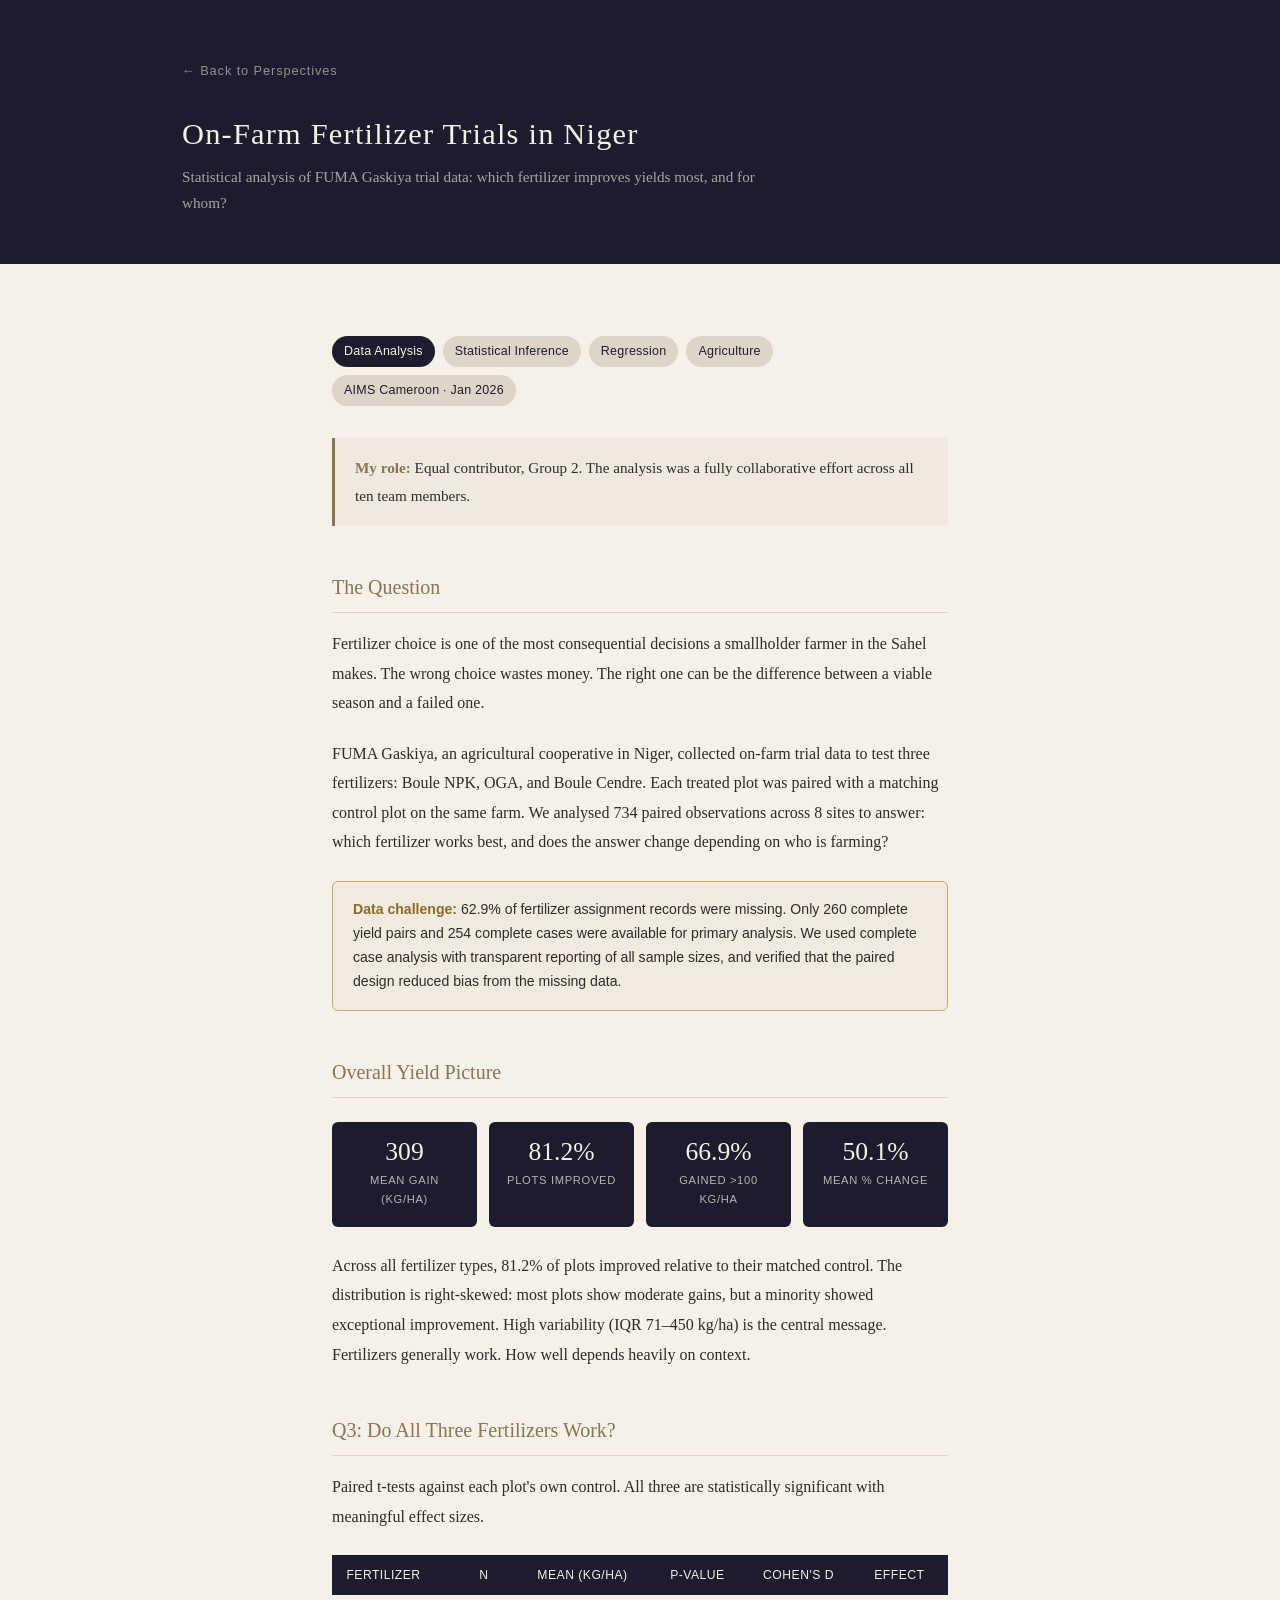
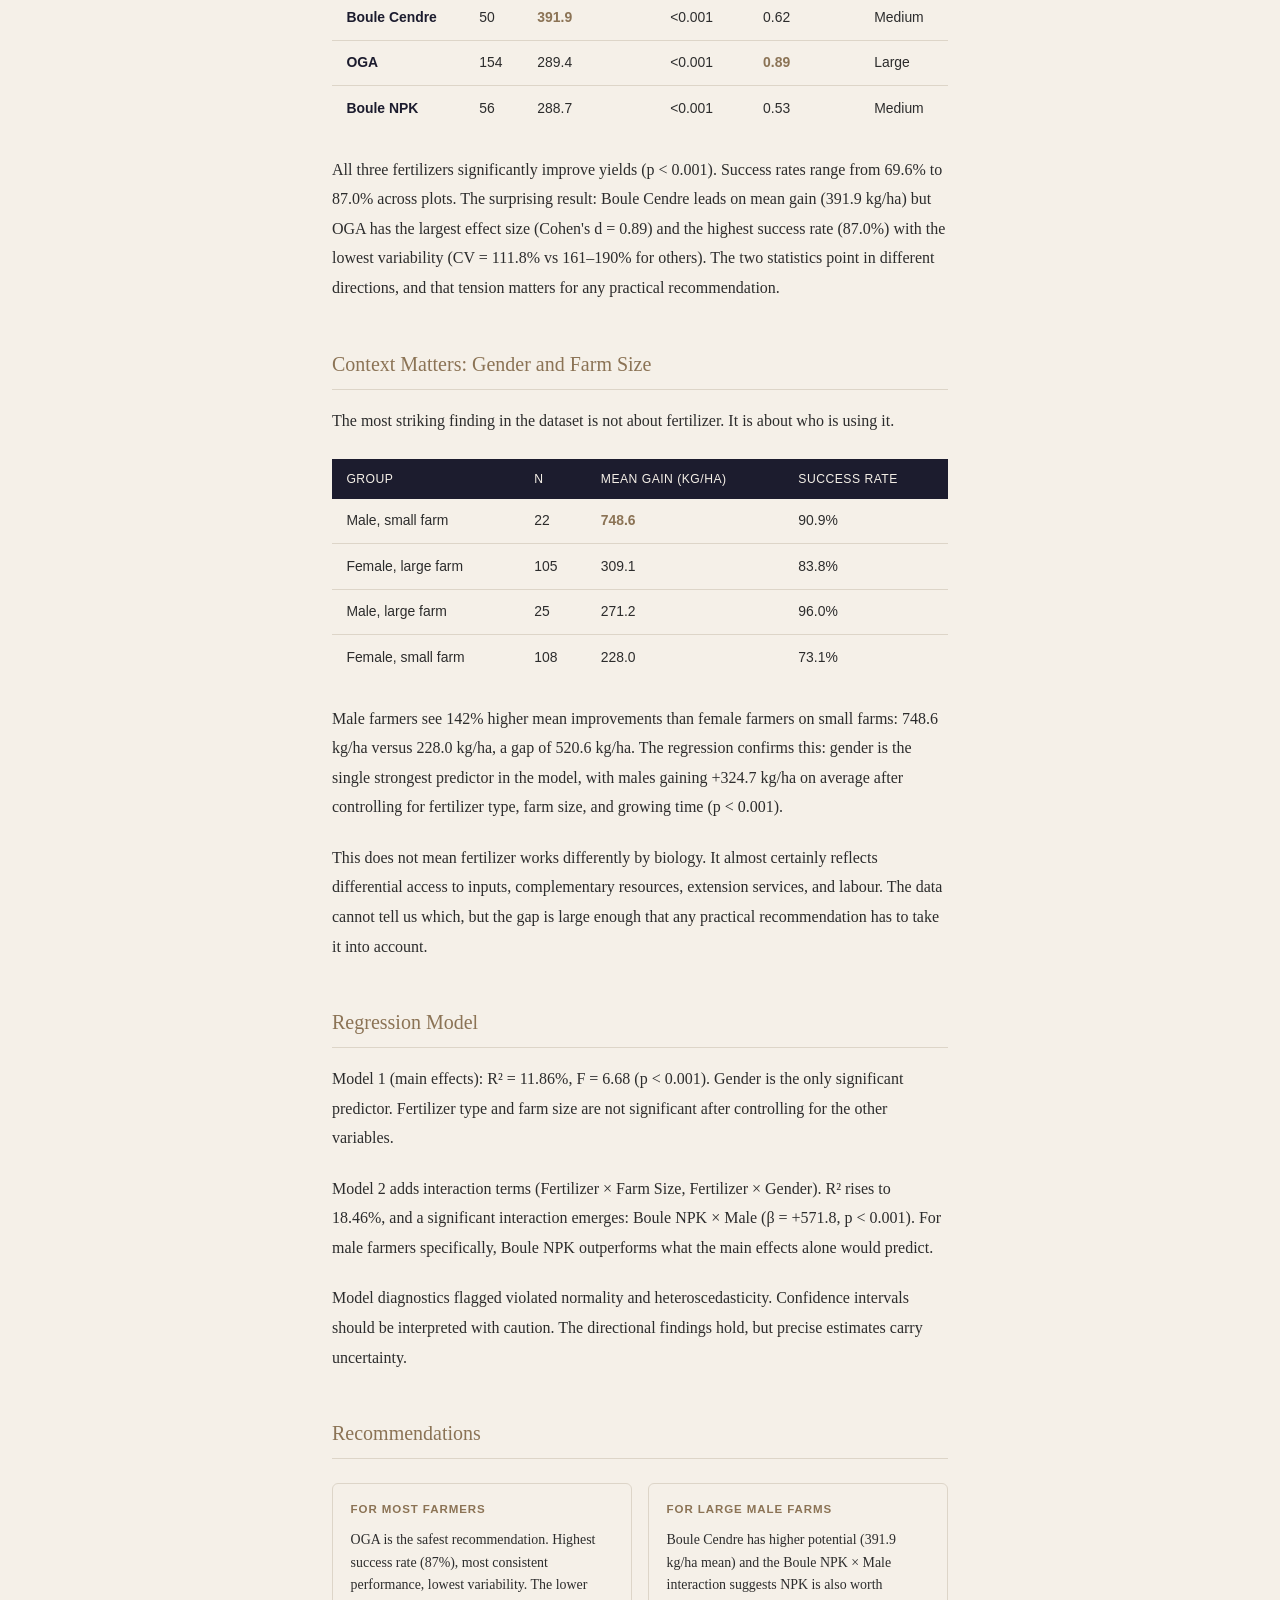
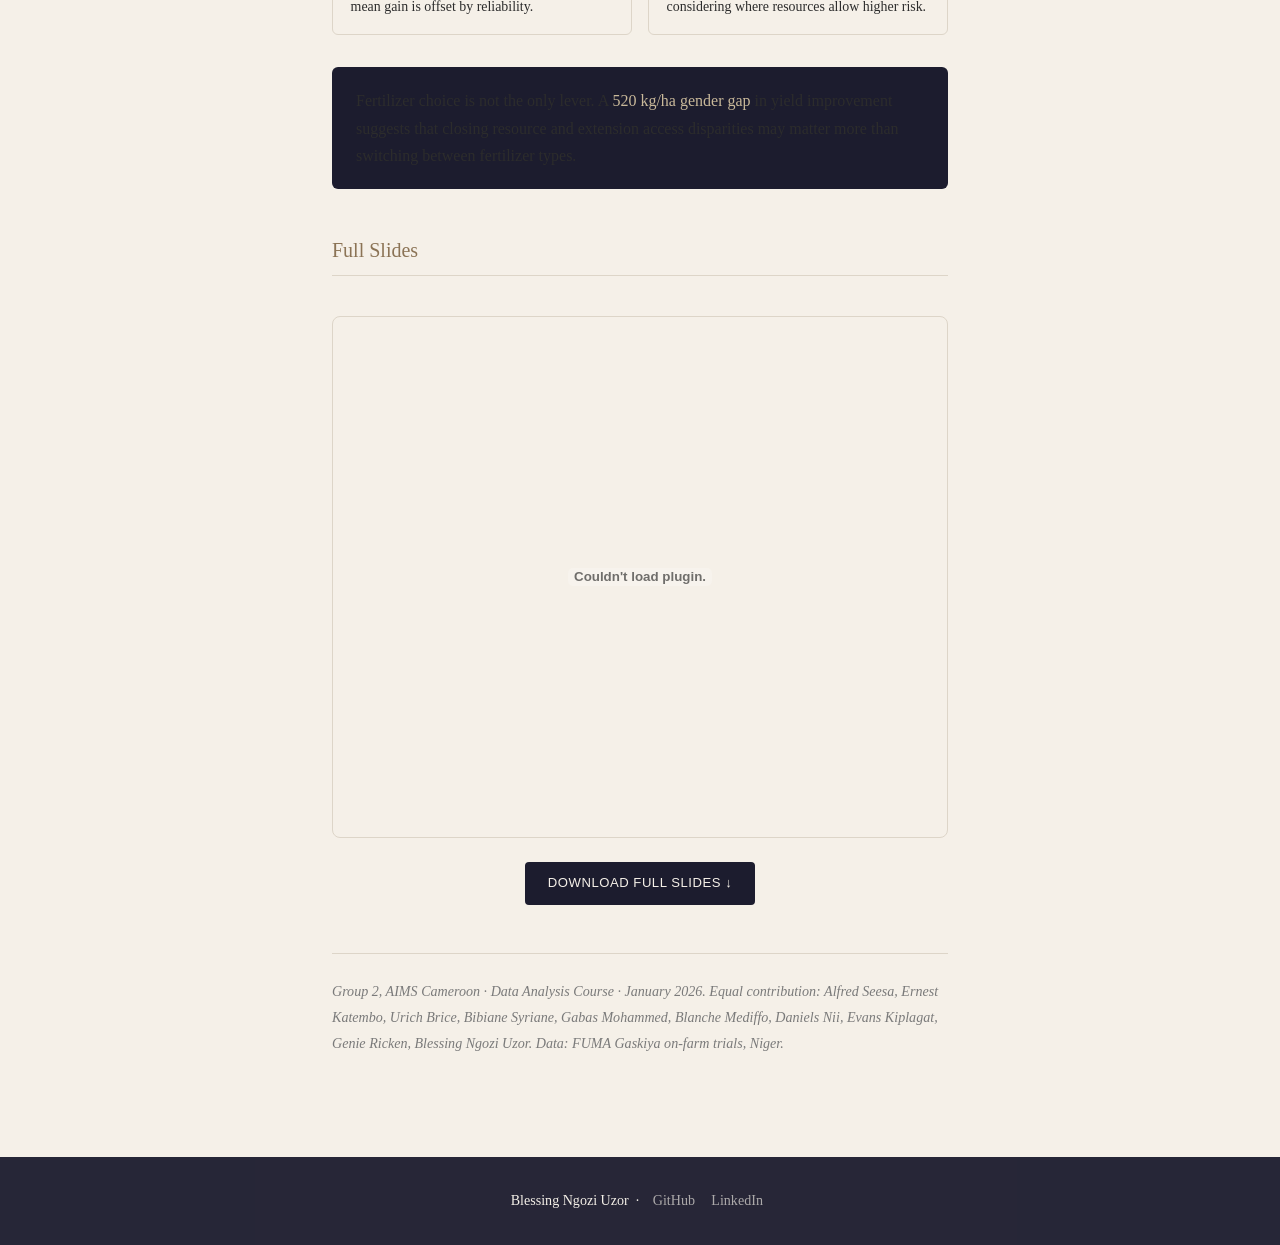
==== projects/fertilizer-trials.html @ a1d6b849 "Add on-farm fertilizer trials data analysis project page - New project page: FUMA Gaskiya Niger fert" ====
<!DOCTYPE html>
<html lang="en">
<head>
    <meta charset="UTF-8">
    <meta name="viewport" content="width=device-width, initial-scale=1.0">
    <title>On-Farm Fertilizer Trials in Niger — Blessing Ngozi Uzor</title>
    <link rel="stylesheet" href="../style.css">
    <style>
        .project-meta {
            display: flex;
            flex-wrap: wrap;
            gap: 0.5rem;
            margin: 1.5rem 0;
        }

        .meta-chip {
            background: var(--border);
            color: var(--dark);
            font-size: 0.78rem;
            font-family: Arial, sans-serif;
            padding: 0.3rem 0.75rem;
            border-radius: 20px;
            letter-spacing: 0.02em;
        }

        .meta-chip.accent {
            background: var(--dark);
            color: var(--cream);
        }

        .role-box {
            border-left: 3px solid var(--accent);
            padding: 1rem 1.25rem;
            margin: 2rem 0;
            background: rgba(139, 115, 85, 0.06);
        }

        .role-box p { margin: 0; font-size: 0.95rem; color: var(--text); }
        .role-box strong { color: var(--accent); font-family: Georgia, serif; }

        .results-table {
            width: 100%;
            border-collapse: collapse;
            font-family: Arial, sans-serif;
            font-size: 0.87rem;
            margin: 1.5rem 0;
        }

        .results-table th {
            background: var(--dark);
            color: var(--cream);
            padding: 0.6rem 0.9rem;
            text-align: left;
            font-weight: normal;
            font-size: 0.76rem;
            letter-spacing: 0.04em;
            text-transform: uppercase;
        }

        .results-table td {
            padding: 0.65rem 0.9rem;
            border-bottom: 1px solid var(--border);
            color: var(--text);
        }

        .results-table tr:last-child td { border-bottom: none; }
        .results-table .hl { color: var(--accent); font-weight: bold; }

        .stats-row {
            display: grid;
            grid-template-columns: repeat(4, 1fr);
            gap: 0.75rem;
            margin: 1.5rem 0;
        }

        .stat-box {
            background: var(--dark);
            color: var(--cream);
            border-radius: 6px;
            padding: 1.1rem;
            text-align: center;
        }

        .stat-box .stat-number {
            font-size: 1.6rem;
            font-family: Georgia, serif;
            display: block;
            line-height: 1;
        }

        .stat-box .stat-label {
            font-size: 0.7rem;
            font-family: Arial, sans-serif;
            letter-spacing: 0.06em;
            text-transform: uppercase;
            opacity: 0.72;
            margin-top: 0.4rem;
            display: block;
        }

        .warning-box {
            border: 1px solid #c8a96e;
            background: rgba(200, 169, 110, 0.08);
            border-radius: 6px;
            padding: 1rem 1.25rem;
            margin: 1.5rem 0;
            font-family: Arial, sans-serif;
            font-size: 0.88rem;
            color: var(--text);
        }

        .warning-box strong { color: #8a6a2a; }

        .finding-box {
            background: var(--dark);
            color: var(--cream);
            border-radius: 6px;
            padding: 1.25rem 1.5rem;
            margin: 2rem 0;
        }

        .finding-box p { margin: 0; font-family: Georgia, serif; font-size: 1rem; line-height: 1.7; }
        .finding-box span { color: #c9b99a; }

        .two-col {
            display: grid;
            grid-template-columns: 1fr 1fr;
            gap: 1rem;
            margin: 1.5rem 0;
        }

        .rec-card {
            border: 1px solid var(--border);
            border-radius: 6px;
            padding: 1rem 1.1rem;
        }

        .rec-card h4 {
            font-family: Arial, sans-serif;
            font-size: 0.72rem;
            letter-spacing: 0.08em;
            text-transform: uppercase;
            color: var(--accent);
            margin: 0 0 0.6rem 0;
        }

        .rec-card p { font-size: 0.87rem; margin: 0; color: var(--text); line-height: 1.6; }

        .slides-embed {
            margin: 2.5rem 0;
            border: 1px solid var(--border);
            border-radius: 8px;
            overflow: hidden;
        }

        .slides-embed embed { width: 100%; height: 520px; display: block; }

        .btn-download {
            display: inline-block;
            padding: 0.65rem 1.4rem;
            background: var(--dark);
            color: var(--cream);
            font-family: Arial, sans-serif;
            font-size: 0.82rem;
            letter-spacing: 0.04em;
            text-transform: uppercase;
            text-decoration: none;
            border-radius: 4px;
        }

        .btn-download:hover { opacity: 0.85; }

        @media (max-width: 600px) {
            .stats-row { grid-template-columns: repeat(2, 1fr); }
            .two-col { grid-template-columns: 1fr; }
        }
    </style>
</head>
<body>

    <header class="post-header">
        <div class="container">
            <a href="../index.html" class="back-link">&larr; Back to Perspectives</a>
            <h1>On-Farm Fertilizer Trials in Niger</h1>
            <p class="subtitle">Statistical analysis of FUMA Gaskiya trial data: which fertilizer improves yields most, and for whom?</p>
        </div>
    </header>

    <article class="post-body">

        <div class="project-meta">
            <span class="meta-chip accent">Data Analysis</span>
            <span class="meta-chip">Statistical Inference</span>
            <span class="meta-chip">Regression</span>
            <span class="meta-chip">Agriculture</span>
            <span class="meta-chip">AIMS Cameroon &middot; Jan 2026</span>
        </div>

        <div class="role-box">
            <p><strong>My role:</strong> Equal contributor, Group 2. The analysis was a fully collaborative effort across all ten team members.</p>
        </div>

        <h2>The Question</h2>

        <p>Fertilizer choice is one of the most consequential decisions a smallholder farmer in the Sahel makes. The wrong choice wastes money. The right one can be the difference between a viable season and a failed one.</p>

        <p>FUMA Gaskiya, an agricultural cooperative in Niger, collected on-farm trial data to test three fertilizers: Boule NPK, OGA, and Boule Cendre. Each treated plot was paired with a matching control plot on the same farm. We analysed 734 paired observations across 8 sites to answer: which fertilizer works best, and does the answer change depending on who is farming?</p>

        <div class="warning-box">
            <strong>Data challenge:</strong> 62.9% of fertilizer assignment records were missing. Only 260 complete yield pairs and 254 complete cases were available for primary analysis. We used complete case analysis with transparent reporting of all sample sizes, and verified that the paired design reduced bias from the missing data.
        </div>

        <h2>Overall Yield Picture</h2>

        <div class="stats-row">
            <div class="stat-box">
                <span class="stat-number">309</span>
                <span class="stat-label">Mean gain (kg/ha)</span>
            </div>
            <div class="stat-box">
                <span class="stat-number">81.2%</span>
                <span class="stat-label">Plots improved</span>
            </div>
            <div class="stat-box">
                <span class="stat-number">66.9%</span>
                <span class="stat-label">Gained &gt;100 kg/ha</span>
            </div>
            <div class="stat-box">
                <span class="stat-number">50.1%</span>
                <span class="stat-label">Mean % change</span>
            </div>
        </div>

        <p>Across all fertilizer types, 81.2% of plots improved relative to their matched control. The distribution is right-skewed: most plots show moderate gains, but a minority showed exceptional improvement. High variability (IQR 71–450 kg/ha) is the central message. Fertilizers generally work. How well depends heavily on context.</p>

        <h2>Q3: Do All Three Fertilizers Work?</h2>

        <p>Paired t-tests against each plot's own control. All three are statistically significant with meaningful effect sizes.</p>

        <table class="results-table">
            <thead>
                <tr>
                    <th>Fertilizer</th>
                    <th>n</th>
                    <th>Mean (kg/ha)</th>
                    <th>p-value</th>
                    <th>Cohen's d</th>
                    <th>Effect</th>
                </tr>
            </thead>
            <tbody>
                <tr>
                    <td><strong>Boule Cendre</strong></td>
                    <td>50</td>
                    <td class="hl">391.9</td>
                    <td>&lt;0.001</td>
                    <td>0.62</td>
                    <td>Medium</td>
                </tr>
                <tr>
                    <td><strong>OGA</strong></td>
                    <td>154</td>
                    <td>289.4</td>
                    <td>&lt;0.001</td>
                    <td class="hl">0.89</td>
                    <td>Large</td>
                </tr>
                <tr>
                    <td><strong>Boule NPK</strong></td>
                    <td>56</td>
                    <td>288.7</td>
                    <td>&lt;0.001</td>
                    <td>0.53</td>
                    <td>Medium</td>
                </tr>
            </tbody>
        </table>

        <p>All three fertilizers significantly improve yields (p &lt; 0.001). Success rates range from 69.6% to 87.0% across plots. The surprising result: Boule Cendre leads on mean gain (391.9 kg/ha) but OGA has the largest effect size (Cohen's d = 0.89) and the highest success rate (87.0%) with the lowest variability (CV = 111.8% vs 161–190% for others). The two statistics point in different directions, and that tension matters for any practical recommendation.</p>

        <h2>Context Matters: Gender and Farm Size</h2>

        <p>The most striking finding in the dataset is not about fertilizer. It is about who is using it.</p>

        <table class="results-table">
            <thead>
                <tr>
                    <th>Group</th>
                    <th>n</th>
                    <th>Mean gain (kg/ha)</th>
                    <th>Success rate</th>
                </tr>
            </thead>
            <tbody>
                <tr>
                    <td>Male, small farm</td>
                    <td>22</td>
                    <td class="hl">748.6</td>
                    <td>90.9%</td>
                </tr>
                <tr>
                    <td>Female, large farm</td>
                    <td>105</td>
                    <td>309.1</td>
                    <td>83.8%</td>
                </tr>
                <tr>
                    <td>Male, large farm</td>
                    <td>25</td>
                    <td>271.2</td>
                    <td>96.0%</td>
                </tr>
                <tr>
                    <td>Female, small farm</td>
                    <td>108</td>
                    <td>228.0</td>
                    <td>73.1%</td>
                </tr>
            </tbody>
        </table>

        <p>Male farmers see 142% higher mean improvements than female farmers on small farms: 748.6 kg/ha versus 228.0 kg/ha, a gap of 520.6 kg/ha. The regression confirms this: gender is the single strongest predictor in the model, with males gaining +324.7 kg/ha on average after controlling for fertilizer type, farm size, and growing time (p &lt; 0.001).</p>

        <p>This does not mean fertilizer works differently by biology. It almost certainly reflects differential access to inputs, complementary resources, extension services, and labour. The data cannot tell us which, but the gap is large enough that any practical recommendation has to take it into account.</p>

        <h2>Regression Model</h2>

        <p>Model 1 (main effects): R² = 11.86%, F = 6.68 (p &lt; 0.001). Gender is the only significant predictor. Fertilizer type and farm size are not significant after controlling for the other variables.</p>

        <p>Model 2 adds interaction terms (Fertilizer &times; Farm Size, Fertilizer &times; Gender). R² rises to 18.46%, and a significant interaction emerges: Boule NPK &times; Male (&beta; = +571.8, p &lt; 0.001). For male farmers specifically, Boule NPK outperforms what the main effects alone would predict.</p>

        <p>Model diagnostics flagged violated normality and heteroscedasticity. Confidence intervals should be interpreted with caution. The directional findings hold, but precise estimates carry uncertainty.</p>

        <h2>Recommendations</h2>

        <div class="two-col">
            <div class="rec-card">
                <h4>For most farmers</h4>
                <p>OGA is the safest recommendation. Highest success rate (87%), most consistent performance, lowest variability. The lower mean gain is offset by reliability.</p>
            </div>
            <div class="rec-card">
                <h4>For large male farms</h4>
                <p>Boule Cendre has higher potential (391.9 kg/ha mean) and the Boule NPK &times; Male interaction suggests NPK is also worth considering where resources allow higher risk.</p>
            </div>
        </div>

        <div class="finding-box">
            <p>Fertilizer choice is not the only lever. A <span>520 kg/ha gender gap</span> in yield improvement suggests that closing resource and extension access disparities may matter more than switching between fertilizer types.</p>
        </div>

        <h2>Full Slides</h2>

        <div class="slides-embed">
            <embed src="fertilizer-trials/fertilizer-trials-slides.pdf" type="application/pdf">
        </div>

        <div style="text-align: center; margin-top: -1rem; margin-bottom: 2rem;">
            <a href="fertilizer-trials/fertilizer-trials-slides.pdf" class="btn-download" target="_blank" rel="noopener">Download Full Slides &darr;</a>
        </div>

        <p class="post-note">Group 2, AIMS Cameroon &middot; Data Analysis Course &middot; January 2026. Equal contribution: Alfred Seesa, Ernest Katembo, Urich Brice, Bibiane Syriane, Gabas Mohammed, Blanche Mediffo, Daniels Nii, Evans Kiplagat, Genie Ricken, Blessing Ngozi Uzor. Data: FUMA Gaskiya on-farm trials, Niger.</p>

    </article>

    <footer>
        <div class="container">
            <p>
                Blessing Ngozi Uzor &nbsp;&middot;&nbsp;
                <a href="https://github.com/Ngozi-uzor" target="_blank" rel="noopener">GitHub</a>
                <a href="https://linkedin.com/in/uzor-blessing-ngozi-2a97b01a7" target="_blank" rel="noopener">LinkedIn</a>
            </p>
        </div>
    </footer>

</body>
</html>
---- style.css ----
:root {
    --cream: #F5F0E8;
    --cream-card: #FEFCF8;
    --dark: #1C1C2E;
    --accent: #8B7355;
    --text: #2C2C2C;
    --text-muted: #7A7A7A;
    --border: #DDD5C8;
}

* {
    margin: 0;
    padding: 0;
    box-sizing: border-box;
}

body {
    background-color: var(--cream);
    color: var(--text);
    font-family: 'Georgia', serif;
    line-height: 1.7;
}

/* ── Layout ── */
.container {
    max-width: 980px;
    margin: 0 auto;
    padding: 0 2rem;
}

/* ── Header ── */
header {
    background-color: var(--dark);
    color: var(--cream);
    padding: 4rem 0 3rem;
}

header h1 {
    font-size: 2.4rem;
    font-weight: normal;
    letter-spacing: 0.04em;
    margin-bottom: 0.5rem;
}

header .tagline {
    font-size: 1rem;
    opacity: 0.75;
    margin-bottom: 0.6rem;
}

header .bio {
    font-size: 0.9rem;
    opacity: 0.6;
    max-width: 540px;
    line-height: 1.6;
    margin-bottom: 1.2rem;
}

header .welcome {
    font-size: 1rem;
    opacity: 0.82;
    max-width: 580px;
    line-height: 1.8;
}

header .welcome a {
    color: var(--cream);
    opacity: 0.9;
    text-decoration: underline;
    text-underline-offset: 3px;
}

/* ── Main ── */
main {
    padding: 3.5rem 2rem 5rem;
    max-width: 980px;
    margin: 0 auto;
}

section {
    margin-bottom: 4rem;
}

/* ── Section titles ── */
.section-title {
    font-family: Arial, sans-serif;
    font-size: 0.75rem;
    font-weight: 700;
    letter-spacing: 0.18em;
    text-transform: uppercase;
    color: var(--accent);
    margin-bottom: 1.5rem;
    padding-bottom: 0.6rem;
    border-bottom: 1px solid var(--border);
}

/* ── Grid ── */
.grid {
    display: grid;
    grid-template-columns: repeat(3, 1fr);
    grid-auto-rows: 1fr;
    gap: 1.1rem;
    align-items: stretch;
}

.grid-papers {
    grid-template-columns: repeat(2, 1fr);
    grid-auto-rows: auto;
}

/* ── Cards ── */
.card {
    background-color: var(--cream-card);
    border: 1px solid var(--border);
    padding: 1.6rem;
    text-decoration: none;
    color: inherit;
    display: flex;
    flex-direction: column;
    gap: 0.5rem;
    transition: border-color 0.2s ease, box-shadow 0.2s ease;
}

a.card:hover {
    border-color: var(--dark);
    box-shadow: 0 2px 14px rgba(28, 28, 46, 0.09);
}

.card-number {
    font-family: Arial, sans-serif;
    font-size: 0.7rem;
    letter-spacing: 0.12em;
    color: var(--text-muted);
}

.read-time {
    letter-spacing: 0.04em;
    color: var(--accent);
    font-style: italic;
}

.card h3 {
    font-size: 1rem;
    font-weight: normal;
    line-height: 1.4;
    color: var(--dark);
}

.card p {
    font-size: 0.88rem;
    color: var(--text-muted);
    line-height: 1.55;
    flex: 1;
}

.tag {
    display: inline-block;
    font-family: Arial, sans-serif;
    font-size: 0.68rem;
    letter-spacing: 0.08em;
    text-transform: uppercase;
    color: var(--accent);
    border: 1px solid var(--border);
    padding: 0.2rem 0.45rem;
    width: fit-content;
}

.card.coming-soon {
    opacity: 0.55;
    cursor: default;
}

.soon-label {
    font-family: Arial, sans-serif;
    font-size: 0.68rem;
    letter-spacing: 0.1em;
    text-transform: uppercase;
    color: var(--text-muted);
    margin-top: 0.25rem;
}

/* ── Footer ── */
footer {
    background-color: var(--dark);
    color: var(--cream);
    text-align: center;
    padding: 2rem 0;
    font-size: 0.88rem;
    opacity: 0.95;
}

footer a {
    color: var(--cream);
    opacity: 0.65;
    text-decoration: none;
    margin: 0 0.4rem;
}

footer a:hover {
    opacity: 1;
}

/* ── Blog Post ── */
.post-header {
    background-color: var(--dark);
    color: var(--cream);
    padding: 3.5rem 0 3rem;
}

.back-link {
    display: inline-block;
    font-family: Arial, sans-serif;
    font-size: 0.8rem;
    letter-spacing: 0.07em;
    color: var(--cream);
    opacity: 0.55;
    text-decoration: none;
    margin-bottom: 2rem;
}

.back-link:hover {
    opacity: 1;
}

.post-header h1 {
    font-size: 1.9rem;
    font-weight: normal;
    line-height: 1.35;
    max-width: 620px;
    margin-bottom: 0.6rem;
}

.post-header .subtitle {
    font-size: 0.95rem;
    opacity: 0.65;
    max-width: 580px;
}

.post-body {
    max-width: 680px;
    margin: 0 auto;
    padding: 3rem 2rem 5rem;
}

.post-body h2 {
    font-family: 'Georgia', serif;
    font-size: 1.25rem;
    font-weight: normal;
    letter-spacing: 0;
    text-transform: none;
    color: var(--accent);
    margin: 2.75rem 0 1rem;
    padding-bottom: 0.5rem;
    border-bottom: 1px solid var(--border);
}

.post-body p {
    font-size: 1rem;
    line-height: 1.85;
    margin-bottom: 1.3rem;
    color: var(--text);
}

.post-body em {
    font-style: italic;
}

.post-body strong {
    color: var(--dark);
    font-weight: bold;
}

.post-body .post-note {
    font-size: 0.88rem;
    color: var(--text-muted);
    border-top: 1px solid var(--border);
    padding-top: 1.5rem;
    margin-top: 3rem;
    font-style: italic;
}

/* ── Responsive ── */
@media (max-width: 768px) {
    .grid {
        grid-template-columns: repeat(2, 1fr);
    }

    .grid-papers {
        grid-template-columns: 1fr;
    }

    header h1 {
        font-size: 1.9rem;
    }
}

@media (max-width: 520px) {
    .grid {
        grid-template-columns: 1fr;
    }

    header h1 {
        font-size: 1.65rem;
    }

    .post-header h1 {
        font-size: 1.5rem;
    }
}
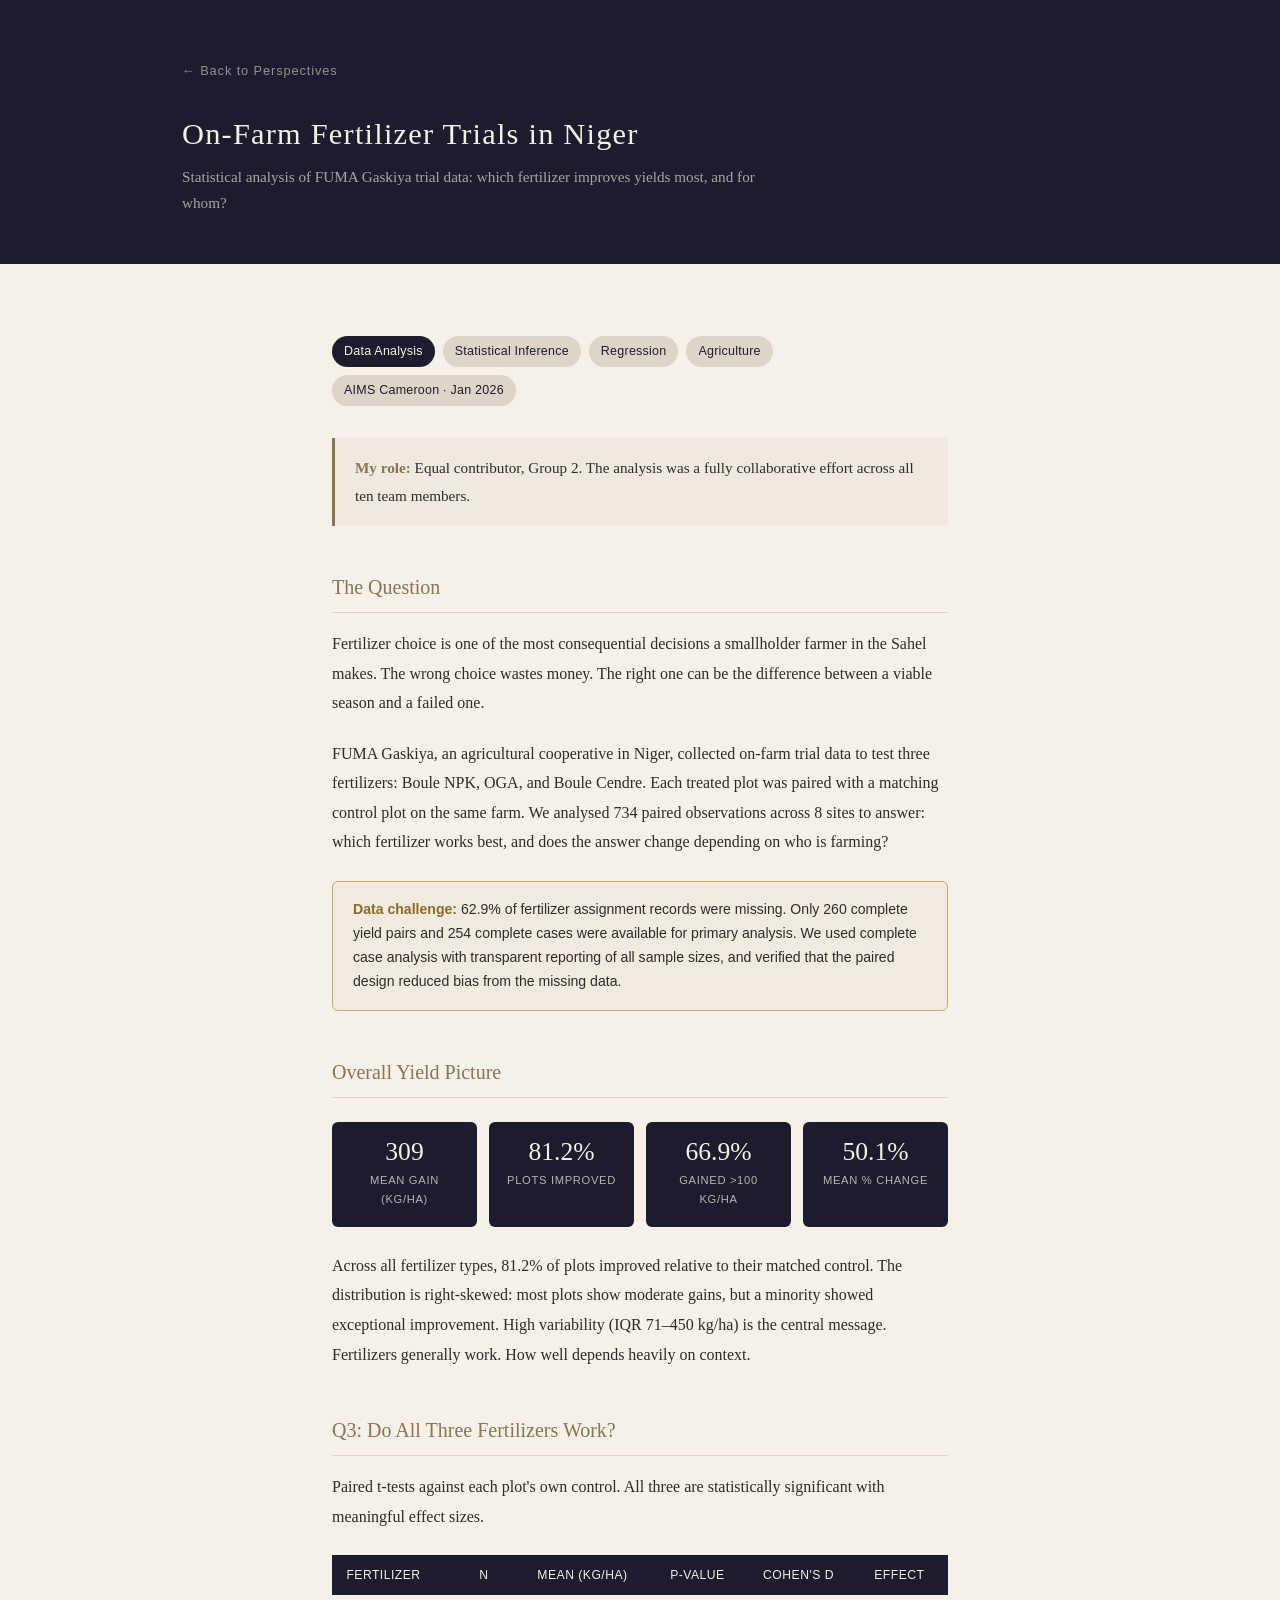
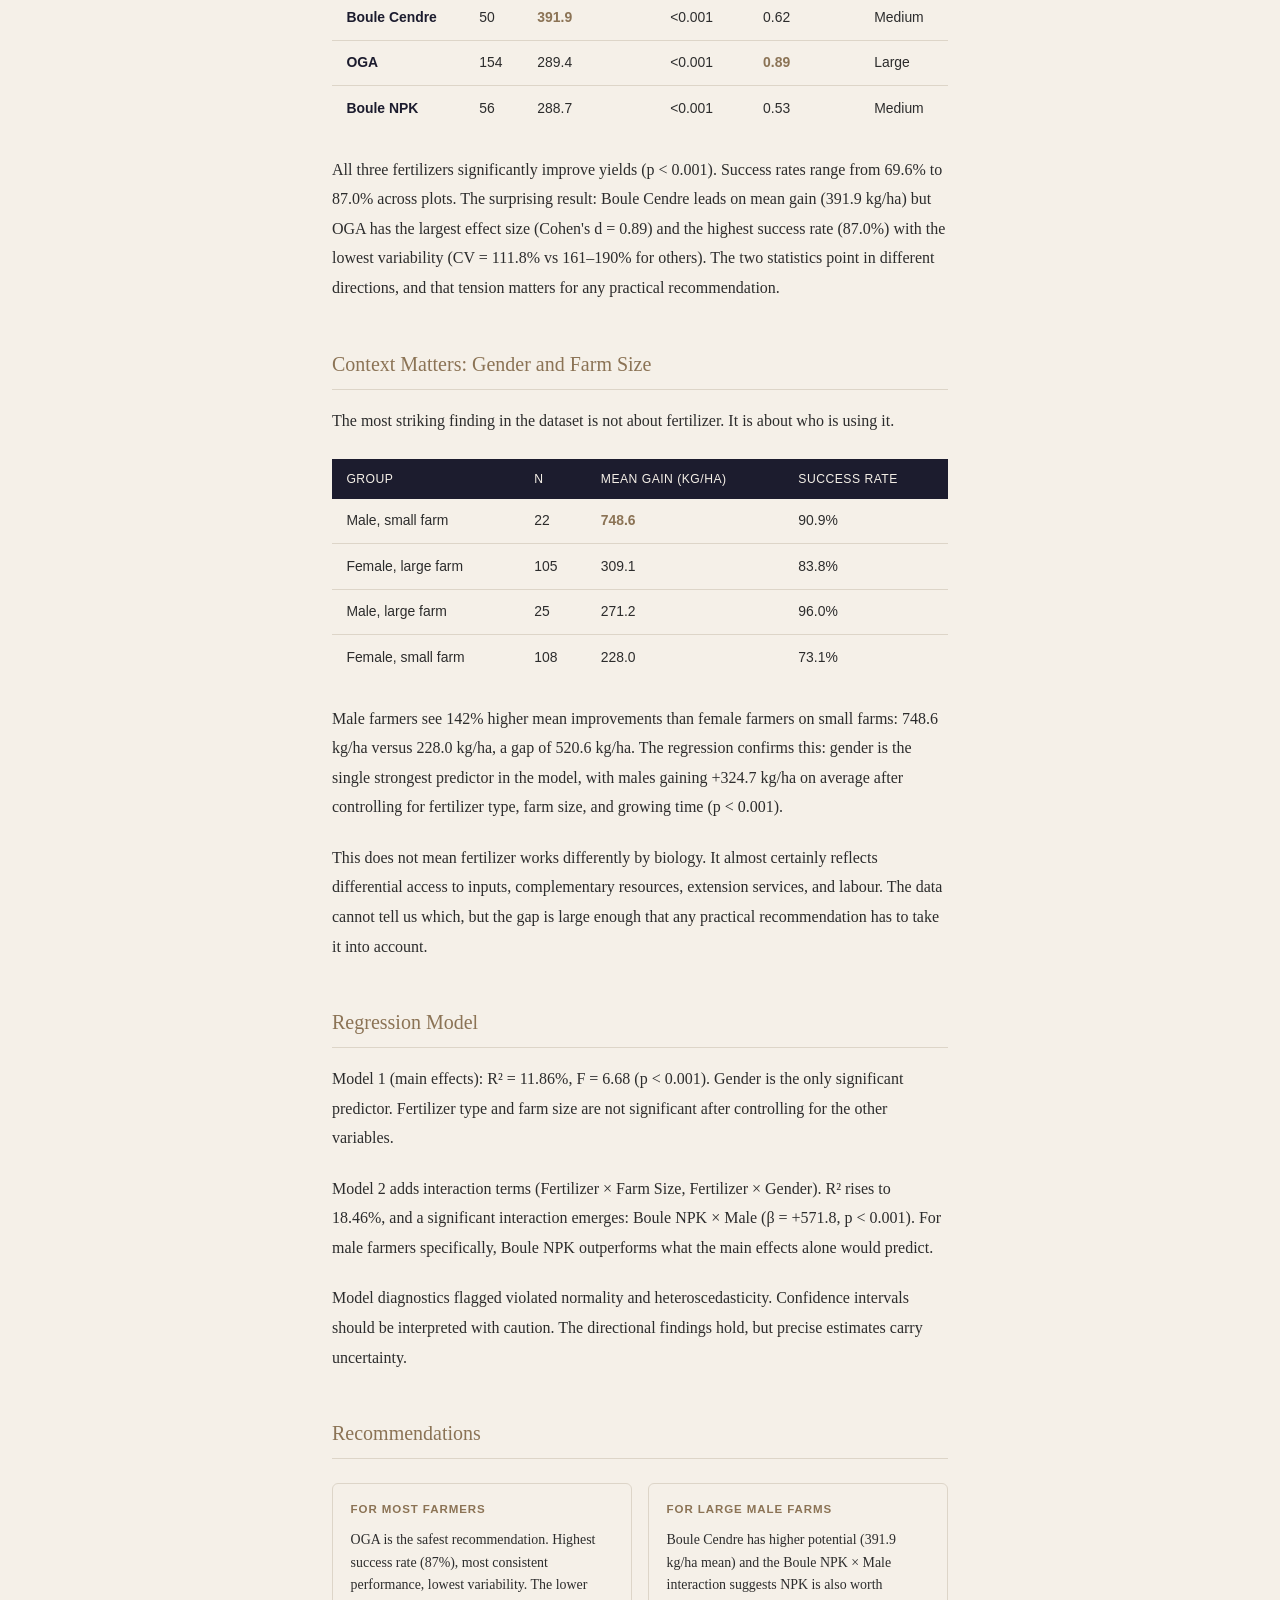
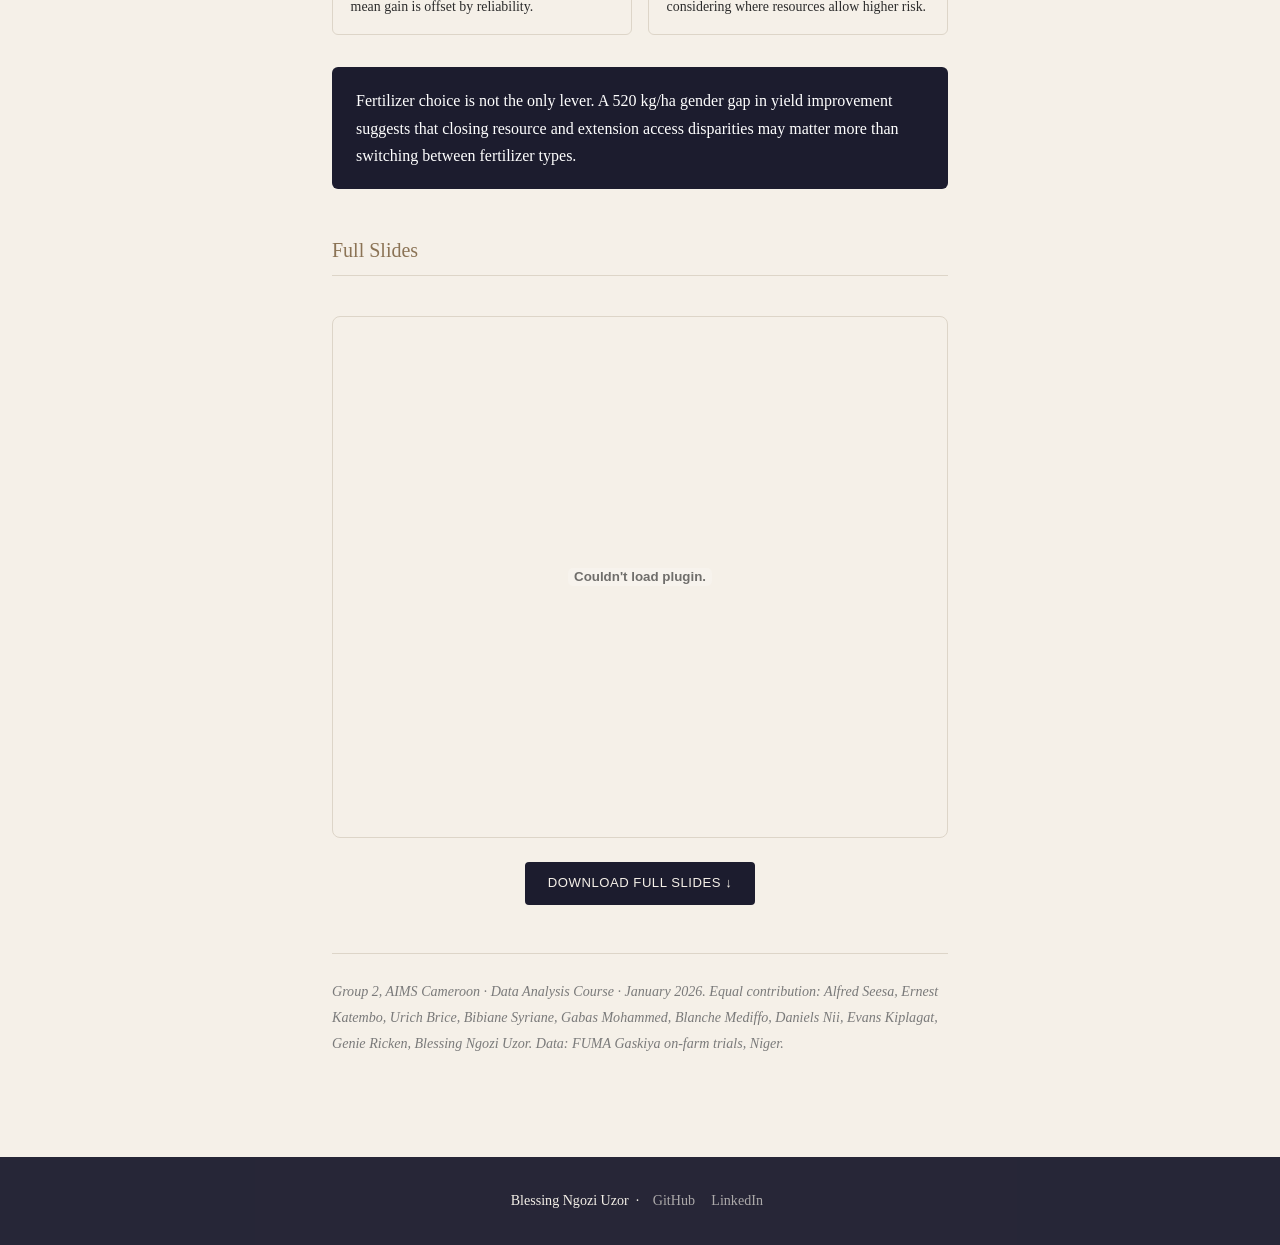
==== commit b8579800: "Fix finding box text color to white" ====
--- a/projects/fertilizer-trials.html
+++ b/projects/fertilizer-trials.html
@@ -119,8 +119,8 @@
             margin: 2rem 0;
         }
 
-        .finding-box p { margin: 0; font-family: Georgia, serif; font-size: 1rem; line-height: 1.7; }
-        .finding-box span { color: #c9b99a; }
+        .finding-box p { margin: 0; font-family: Georgia, serif; font-size: 1rem; line-height: 1.7; color: #ffffff; }
+        .finding-box span { color: #ffffff; }
 
         .two-col {
             display: grid;
